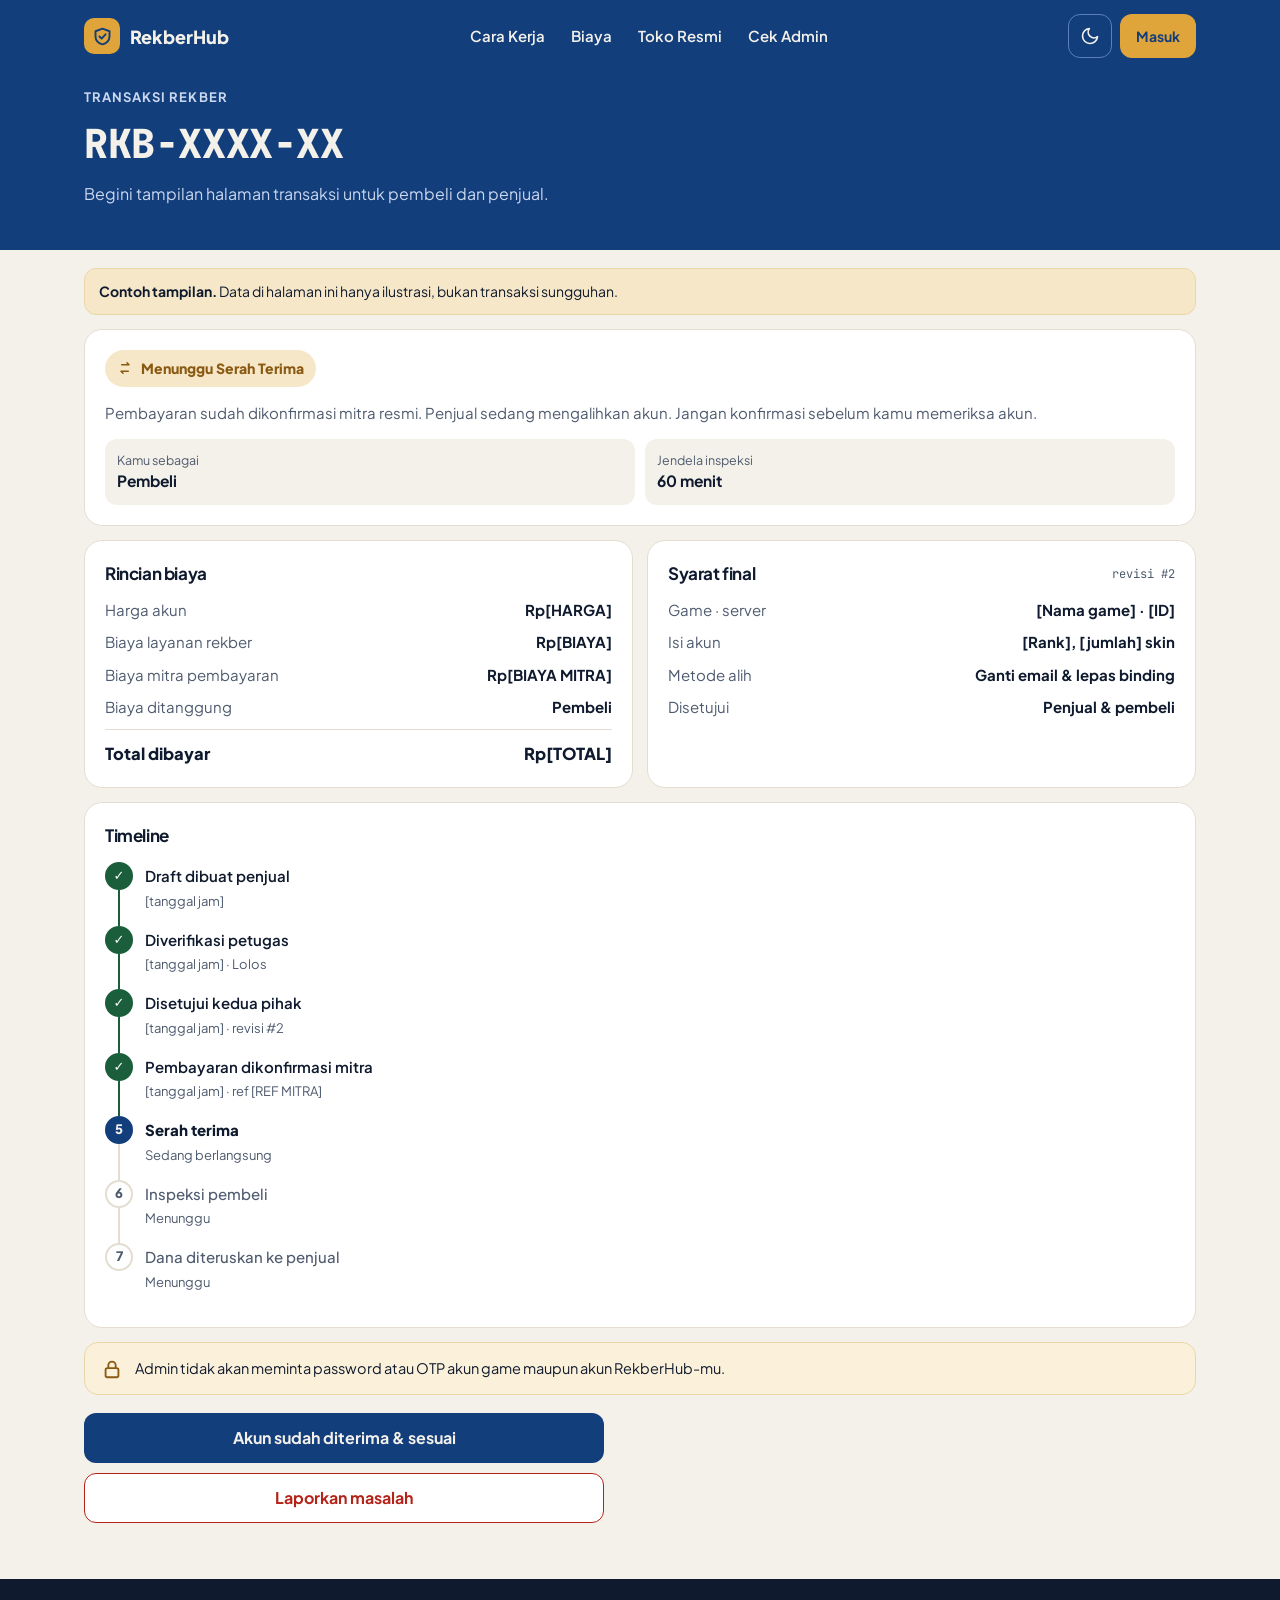
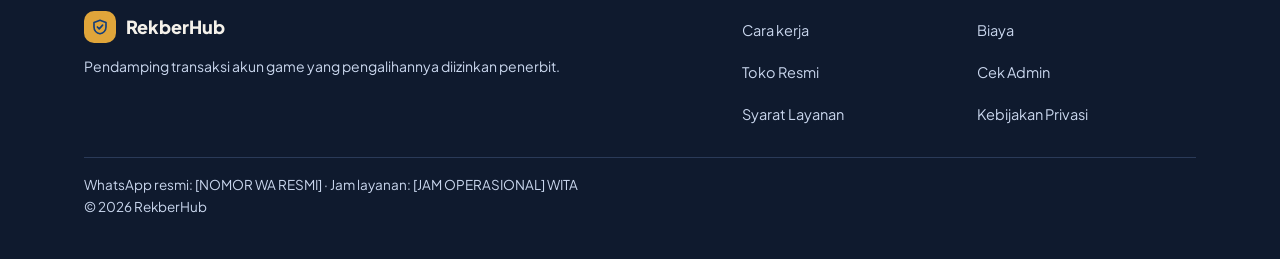
==== contoh-transaksi.html @ e09575a7 "rekber" ====
<!doctype html>
<html lang="id">
<head>
<meta charset="utf-8">
<meta name="viewport" content="width=device-width, initial-scale=1">
<title>Contoh Tampilan Transaksi — RekberHub</title>
<meta name="description" content="Contoh tampilan halaman detail transaksi rekber di RekberHub.">
<meta name="robots" content="noindex">
<meta name="theme-color" content="#123E7C">
<link rel="icon" href="/favicon.svg" type="image/svg+xml">
<link rel="preconnect" href="https://fonts.googleapis.com">
<link rel="preconnect" href="https://fonts.gstatic.com" crossorigin>
<link href="https://fonts.googleapis.com/css2?family=Plus+Jakarta+Sans:wght@400;500;600;700;800&family=JetBrains+Mono:wght@500&display=swap" rel="stylesheet">
<script>try{var t=localStorage.getItem('rh-theme');if(t)document.documentElement.setAttribute('data-theme',t);}catch(e){}</script>
<link rel="stylesheet" href="/assets/style.css">
</head>
<body>

<div class="band">
  <header class="wrap topbar">
    <a class="brand" href="/">
      <span class="brand-mark"><svg width="21" height="21" viewBox="0 0 24 24" fill="none" stroke="currentColor" stroke-width="2.2" stroke-linecap="round" stroke-linejoin="round" aria-hidden="true"><path d="M12 3l8 3v6c0 4.5-3.4 8.3-8 9-4.6-.7-8-4.5-8-9V6z"/><path d="M8.5 12l2.5 2.5 4.5-5"/></svg></span>
      RekberHub
    </a>
    <nav class="nav" aria-label="Menu utama">
      <a href="/#cara-kerja">Cara Kerja</a>
      <a href="/#biaya">Biaya</a>
      <a href="/toko">Toko Resmi</a>
      <a href="/#cek-admin">Cek Admin</a>
    </nav>
    <div class="top-actions">
      <button class="icon-btn" type="button" data-theme-toggle aria-label="Ganti mode terang/gelap">
        <svg class="i-moon" width="20" height="20" viewBox="0 0 24 24" fill="none" stroke="currentColor" stroke-width="2" stroke-linecap="round" stroke-linejoin="round" aria-hidden="true"><path d="M21 12.8A9 9 0 1 1 11.2 3a7 7 0 0 0 9.8 9.8z"/></svg>
        <svg class="i-sun" width="20" height="20" viewBox="0 0 24 24" fill="none" stroke="currentColor" stroke-width="2" stroke-linecap="round" aria-hidden="true"><circle cx="12" cy="12" r="4"/><path d="M12 2v2M12 20v2M4.9 4.9l1.4 1.4M17.7 17.7l1.4 1.4M2 12h2M20 12h2M4.9 19.1l1.4-1.4M17.7 6.3l1.4-1.4"/></svg>
      </button>
      <a class="btn btn-gold btn-sm" href="[LINK_LOGIN]">Masuk</a>
    </div>
  </header>
  <div class="wrap page-head">
    <p class="eyebrow" style="margin-bottom: 6px">Transaksi Rekber</p>
    <h1 class="mono">RKB-XXXX-XX</h1>
    <p>Begini tampilan halaman transaksi untuk pembeli dan penjual.</p>
  </div>
</div>

<main class="wrap">
  <div class="demo-banner"><b>Contoh tampilan.</b> Data di halaman ini hanya ilustrasi, bukan transaksi sungguhan.</div>

  <div class="tx-grid">
    <section class="card span-2">
      <span class="status-pill">
        <svg width="16" height="16" viewBox="0 0 24 24" fill="none" stroke="currentColor" stroke-width="2.2" stroke-linecap="round" stroke-linejoin="round" aria-hidden="true"><path d="M7 7h11l-3-3M17 17H6l3 3"/></svg>
        Menunggu Serah Terima
      </span>
      <p style="margin-top: 14px">Pembayaran sudah dikonfirmasi mitra resmi. Penjual sedang mengalihkan akun. Jangan konfirmasi sebelum kamu memeriksa akun.</p>
      <div class="kv">
        <div><span>Kamu sebagai</span><strong>Pembeli</strong></div>
        <div><span>Jendela inspeksi</span><strong>60 menit</strong></div>
      </div>
    </section>

    <section class="card">
      <h2>Rincian biaya</h2>
      <div class="rows">
        <div><span>Harga akun</span><strong>Rp[HARGA]</strong></div>
        <div><span>Biaya layanan rekber</span><strong>Rp[BIAYA]</strong></div>
        <div><span>Biaya mitra pembayaran</span><strong>Rp[BIAYA MITRA]</strong></div>
        <div><span>Biaya ditanggung</span><strong>Pembeli</strong></div>
        <div class="total"><span>Total dibayar</span><span>Rp[TOTAL]</span></div>
      </div>
    </section>

    <section class="card">
      <div style="display: flex; justify-content: space-between; align-items: center; gap: 12px">
        <h2>Syarat final</h2>
        <span class="mono" style="font-size: 12px; color: var(--sub)">revisi #2</span>
      </div>
      <div class="rows">
        <div><span>Game · server</span><strong>[Nama game] · [ID]</strong></div>
        <div><span>Isi akun</span><strong>[Rank], [jumlah] skin</strong></div>
        <div><span>Metode alih</span><strong>Ganti email &amp; lepas binding</strong></div>
        <div><span>Disetujui</span><strong>Penjual &amp; pembeli</strong></div>
      </div>
    </section>

    <section class="card span-2">
      <h2>Timeline</h2>
      <ol class="timeline">
        <li class="done"><div class="tl-dot-col"><span class="tl-dot">✓</span><span class="tl-line"></span></div><div class="tl-body"><strong>Draft dibuat penjual</strong><span>[tanggal jam]</span></div></li>
        <li class="done"><div class="tl-dot-col"><span class="tl-dot">✓</span><span class="tl-line"></span></div><div class="tl-body"><strong>Diverifikasi petugas</strong><span>[tanggal jam] · Lolos</span></div></li>
        <li class="done"><div class="tl-dot-col"><span class="tl-dot">✓</span><span class="tl-line"></span></div><div class="tl-body"><strong>Disetujui kedua pihak</strong><span>[tanggal jam] · revisi #2</span></div></li>
        <li class="done"><div class="tl-dot-col"><span class="tl-dot">✓</span><span class="tl-line"></span></div><div class="tl-body"><strong>Pembayaran dikonfirmasi mitra</strong><span>[tanggal jam] · ref [REF MITRA]</span></div></li>
        <li class="now" aria-current="step"><div class="tl-dot-col"><span class="tl-dot">5</span><span class="tl-line"></span></div><div class="tl-body"><strong>Serah terima</strong><span>Sedang berlangsung</span></div></li>
        <li><div class="tl-dot-col"><span class="tl-dot">6</span><span class="tl-line"></span></div><div class="tl-body"><strong>Inspeksi pembeli</strong><span>Menunggu</span></div></li>
        <li><div class="tl-dot-col"><span class="tl-dot">7</span><span class="tl-line"></span></div><div class="tl-body"><strong>Dana diteruskan ke penjual</strong><span>Menunggu</span></div></li>
      </ol>
    </section>
  </div>

  <div class="notice" style="margin-top: 14px">
    <svg width="22" height="22" viewBox="0 0 24 24" fill="none" stroke="currentColor" stroke-width="2" stroke-linecap="round" stroke-linejoin="round" aria-hidden="true"><rect x="5" y="11" width="14" height="10" rx="2"/><path d="M8 11V8a4 4 0 0 1 8 0v3"/></svg>
    <p>Admin tidak akan meminta password atau OTP akun game maupun akun RekberHub-mu.</p>
  </div>

  <div class="actions" style="max-width: 520px">
    <button class="btn btn-primary btn-block" type="button" data-open-confirm>Akun sudah diterima &amp; sesuai</button>
    <button class="btn btn-danger btn-block" type="button">Laporkan masalah</button>
  </div>
</main>

<dialog data-confirm aria-labelledby="dlg-title">
  <h2 id="dlg-title">Konfirmasi akun sudah diterima?</h2>
  <p>Setelah dikonfirmasi, dana akan diproses ke penjual dan tidak bisa dibatalkan dari halaman ini. Kamu akan diminta login ulang.</p>
  <div class="dialog-actions">
    <button class="btn btn-ghost" type="button" data-close>Batal</button>
    <button class="btn btn-primary" type="button" data-close>Ya, konfirmasi</button>
  </div>
</dialog>

<footer class="site">
  <div class="wrap foot-grid">
    <div>
      <a class="brand" href="/"><span class="brand-mark" style="width: 32px; height: 32px"><svg width="18" height="18" viewBox="0 0 24 24" fill="none" stroke="currentColor" stroke-width="2.2" stroke-linecap="round" stroke-linejoin="round" aria-hidden="true"><path d="M12 3l8 3v6c0 4.5-3.4 8.3-8 9-4.6-.7-8-4.5-8-9V6z"/><path d="M8.5 12l2.5 2.5 4.5-5"/></svg></span>RekberHub</a>
      <p style="margin: 12px 0 0; font-size: 14px; line-height: 1.6">Pendamping transaksi akun game yang pengalihannya diizinkan penerbit.</p>
    </div>
    <nav class="foot-links" aria-label="Tautan footer">
      <a href="/#cara-kerja">Cara kerja</a>
      <a href="/#biaya">Biaya</a>
      <a href="/toko">Toko Resmi</a>
      <a href="/#cek-admin">Cek Admin</a>
      <a href="[LINK_SYARAT_LAYANAN]">Syarat Layanan</a>
      <a href="[LINK_KEBIJAKAN_PRIVASI]">Kebijakan Privasi</a>
    </nav>
    <div class="foot-meta" style="grid-column: 1 / -1">WhatsApp resmi: [NOMOR WA RESMI] · Jam layanan: [JAM OPERASIONAL] WITA<br>© <span data-year>2026</span> RekberHub</div>
  </div>
</footer>

<script src="/assets/app.js" defer></script>
</body>
</html>
---- assets/style.css ----
/* RekberHub — gaya situs (biru kobalt, krem, emas) */
:root {
  --bg: #F4F1EA;
  --card: #FFFFFF;
  --line: #E4DED1;
  --text: #0F1A2E;
  --sub: #4E5A6E;
  --primary: #123E7C;
  --on-primary: #F4F1EA;
  --primary-ink: #123E7C;
  --soft: #DCE4F2;
  --gold: #E0A53A;
  --gold-ink: #8A5A12;
  --gold-soft: #F6E7C8;
  --cta-ink: #123E7C;
  --band: #123E7C;
  --on-band: #F4F1EA;
  --band-sub: #CAD7EE;
  --outline: #5B80BE;
  --warn-bg: #FBF0D9;
  --warn-line: #EAD7A8;
  --warn-ink: #8A5A12;
  --footer: #0F1A2E;
  --done: #1B5E3B;
  --done-ink: #FFFFFF;
  --danger: #B42318;
  --ph1: #DCE4F2;
  --ph2: #D2DCEE;
  --radius: 18px;
  color-scheme: light;
}
@media (prefers-color-scheme: dark) {
  :root:not([data-theme="light"]) {
    --bg: #0B1424; --card: #13203A; --line: #26365A; --text: #EEF1F6; --sub: #A9B6CC;
    --primary: #7FA3E3; --on-primary: #0B1424; --primary-ink: #9DB8E8; --soft: #1B2D50;
    --gold-ink: #E9B95A; --gold-soft: #2C2414; --cta-ink: #0F2A55; --band: #0F2A55;
    --warn-bg: #211B0F; --warn-line: #4A3A16; --warn-ink: #E9B95A; --footer: #070D18;
    --done: #3FA37A; --done-ink: #0B1424; --danger: #F08A7E; --ph1: #172643; --ph2: #1C2D4E;
    color-scheme: dark;
  }
}
:root[data-theme="dark"] {
  --bg: #0B1424; --card: #13203A; --line: #26365A; --text: #EEF1F6; --sub: #A9B6CC;
  --primary: #7FA3E3; --on-primary: #0B1424; --primary-ink: #9DB8E8; --soft: #1B2D50;
  --gold-ink: #E9B95A; --gold-soft: #2C2414; --cta-ink: #0F2A55; --band: #0F2A55;
  --warn-bg: #211B0F; --warn-line: #4A3A16; --warn-ink: #E9B95A; --footer: #070D18;
  --done: #3FA37A; --done-ink: #0B1424; --danger: #F08A7E; --ph1: #172643; --ph2: #1C2D4E;
  color-scheme: dark;
}

* { box-sizing: border-box; }
html { -webkit-text-size-adjust: 100%; scroll-behavior: smooth; }
body {
  margin: 0; background: var(--bg); color: var(--text);
  font-family: 'Plus Jakarta Sans', system-ui, -apple-system, 'Segoe UI', sans-serif;
  font-size: 16px; line-height: 1.5;
}
svg { display: block; flex-shrink: 0; }
a { color: var(--primary-ink); }
button, input, select { font: inherit; color: inherit; }
h1, h2, h3 { letter-spacing: -0.4px; }
.mono { font-family: 'JetBrains Mono', ui-monospace, monospace; }
.wrap { max-width: 1160px; margin: 0 auto; padding-left: 16px; padding-right: 16px; }
:focus-visible { outline: 3px solid var(--gold); outline-offset: 2px; border-radius: 6px; }
[hidden] { display: none !important; }

/* ---------- Tombol ---------- */
.btn {
  display: inline-flex; align-items: center; justify-content: center; gap: 8px;
  min-height: 50px; padding: 0 22px; border-radius: 12px; border: none;
  font-weight: 700; font-size: 16px; text-decoration: none; cursor: pointer; white-space: nowrap;
  transition: filter .15s, border-color .15s;
}
.btn-sm { min-height: 44px; padding: 0 16px; font-size: 14px; }
.btn-block { width: 100%; }
.btn-gold { background: var(--gold); color: var(--cta-ink); }
.btn-gold:hover, .btn-primary:hover { filter: brightness(1.07); }
.btn-outline { background: transparent; color: var(--on-band); border: 2px solid var(--outline); font-weight: 600; }
.btn-outline:hover { border-color: var(--gold); }
.btn-primary { background: var(--primary); color: var(--on-primary); }
.btn-ghost { background: var(--card); color: var(--text); border: 1px solid var(--line); }
.btn-danger { background: var(--card); color: var(--danger); border: 1.5px solid var(--danger); }

/* ---------- Band: header + hero ---------- */
.band { background: var(--band); color: var(--on-band); }
.topbar { display: flex; align-items: center; justify-content: space-between; gap: 12px; padding-top: 14px; padding-bottom: 14px; }
.brand { display: inline-flex; align-items: center; gap: 10px; color: inherit; text-decoration: none; font-weight: 800; font-size: 18px; }
.brand-mark { width: 36px; height: 36px; border-radius: 10px; background: var(--gold); color: var(--cta-ink); display: inline-flex; align-items: center; justify-content: center; flex-shrink: 0; }
.nav { display: none; gap: 26px; align-items: center; }
.nav a { color: var(--on-band); text-decoration: none; font-size: 15px; font-weight: 600; }
.nav a:hover, .nav a[aria-current="page"] { color: var(--gold); }
.top-actions { display: flex; gap: 8px; align-items: center; }
.icon-btn {
  width: 44px; height: 44px; border-radius: 12px; border: 1.5px solid var(--outline);
  background: transparent; color: var(--on-band); display: inline-flex; align-items: center; justify-content: center; cursor: pointer;
}
.icon-btn .i-sun { display: none; }
:root[data-theme="dark"] .icon-btn .i-sun { display: block; }
:root[data-theme="dark"] .icon-btn .i-moon { display: none; }
@media (prefers-color-scheme: dark) {
  :root:not([data-theme="light"]) .icon-btn .i-sun { display: block; }
  :root:not([data-theme="light"]) .icon-btn .i-moon { display: none; }
}

.hero { display: grid; gap: 28px; padding-top: 24px; padding-bottom: 44px; }
.eyebrow { margin: 0 0 14px; font-size: 13px; font-weight: 700; letter-spacing: 0.08em; text-transform: uppercase; color: var(--gold); }
.hero h1 { margin: 0; font-size: 32px; line-height: 1.15; font-weight: 800; letter-spacing: -0.8px; }
.lead { margin: 18px 0 0; font-size: 16px; line-height: 1.6; color: var(--band-sub); max-width: 560px; }
.hero-cta { display: flex; flex-direction: column; gap: 10px; margin-top: 26px; }
.hero-card { background: var(--card); color: var(--text); border-radius: 20px; padding: 22px; }
.hero-card h2 { margin: 0; font-size: 20px; font-weight: 800; }
.hero-card > p { margin: 6px 0 16px; color: var(--sub); font-size: 14.5px; line-height: 1.55; }

/* ---------- Form ---------- */
.field { display: flex; flex-direction: column; gap: 6px; min-width: 0; }
.field label { font-size: 14px; font-weight: 600; }
.input {
  width: 100%; min-width: 0; height: 50px; border-radius: 12px; border: 1.5px solid var(--line);
  background: var(--card); color: var(--text); padding: 0 14px; font-size: 16px;
}
select.input { appearance: none; background-image: linear-gradient(45deg, transparent 50%, var(--sub) 50%), linear-gradient(135deg, var(--sub) 50%, transparent 50%); background-position: calc(100% - 20px) 22px, calc(100% - 15px) 22px; background-size: 5px 5px; background-repeat: no-repeat; padding-right: 36px; }
.input:focus { border-color: var(--primary); outline: none; }
.input-row { display: flex; gap: 8px; }
.input-row .btn { min-height: 50px; }
.form-msg { margin: 10px 0 0; min-height: 1.5em; font-size: 14px; color: var(--sub); }
.form-msg.err { color: var(--danger); }

/* ---------- Section umum ---------- */
.block { padding-top: 44px; }
.block h2 { margin: 0; font-size: 24px; font-weight: 800; }
.sec-sub { margin: 6px 0 0; color: var(--sub); font-size: 15px; line-height: 1.55; }
.card { background: var(--card); border: 1px solid var(--line); border-radius: var(--radius); padding: 20px; }
.card h2 { font-size: 17px; margin: 0; }
.card p { margin: 10px 0 0; color: var(--sub); font-size: 15px; line-height: 1.6; }

.notice {
  display: flex; gap: 12px; align-items: flex-start;
  background: var(--warn-bg); border: 1px solid var(--warn-line); border-radius: 14px; padding: 14px 16px;
}
.notice svg { color: var(--warn-ink); margin-top: 1px; }
.notice p { margin: 0; font-size: 14.5px; line-height: 1.55; }

.services { display: grid; gap: 14px; margin-top: 18px; }
.svc-head { display: flex; align-items: center; gap: 12px; }
.svc-head strong { display: block; font-size: 18px; font-weight: 800; }
.svc-head span:not(.svc-icon) { display: block; font-size: 13px; color: var(--sub); }
.svc-icon { width: 46px; height: 46px; border-radius: 12px; display: inline-flex; align-items: center; justify-content: center; }
.svc-icon.blue { background: var(--soft); color: var(--primary-ink); }
.svc-icon.gold { background: var(--gold-soft); color: var(--gold-ink); }
.link-more { display: inline-flex; align-items: center; min-height: 44px; margin-top: 4px; font-weight: 700; font-size: 15px; text-decoration: none; color: var(--primary-ink); }
.link-more.gold { color: var(--gold-ink); }

.steps { display: grid; gap: 12px; margin-top: 18px; counter-reset: s; }
.step { display: flex; gap: 14px; background: var(--card); border: 1px solid var(--line); border-radius: var(--radius); padding: 18px; }
.step-n { width: 38px; height: 38px; border-radius: 999px; background: var(--primary); color: var(--on-primary); font-weight: 800; display: inline-flex; align-items: center; justify-content: center; flex-shrink: 0; }
.step h3 { margin: 6px 0 4px; font-size: 17px; font-weight: 700; }
.step p { margin: 0; color: var(--sub); font-size: 15px; line-height: 1.55; }

.fee-table { width: 100%; margin-top: 18px; border-collapse: separate; border-spacing: 0; background: var(--card); border: 1px solid var(--line); border-radius: var(--radius); overflow: hidden; font-size: 15px; }
.fee-table th { text-align: left; padding: 14px 18px; background: var(--soft); color: var(--text); font-weight: 700; }
.fee-table td { padding: 14px 18px; border-top: 1px solid var(--line); color: var(--sub); }
.fee-table td:last-child { color: var(--text); font-weight: 800; white-space: nowrap; }
.fee-note { margin: 10px 0 0; font-size: 13.5px; color: var(--sub); }
.calc { margin-top: 16px; display: grid; gap: 14px; }
.calc-out { display: grid; gap: 8px; padding-top: 14px; border-top: 1px solid var(--line); }
.calc-out div { display: flex; justify-content: space-between; gap: 12px; font-size: 15px; }
.calc-out span { color: var(--sub); }
.calc-out strong { font-size: 16px; }

.band-card { background: var(--band); color: var(--on-band); border-radius: 22px; padding: 24px; display: grid; gap: 20px; }
.band-card h2 { margin: 0; font-size: 24px; font-weight: 800; }
.band-card p { color: var(--band-sub); font-size: 15px; line-height: 1.6; }
.band-card > div:first-child p { margin: 10px 0 0; }

.faq { display: grid; gap: 10px; }
.faq details { background: var(--card); border: 1px solid var(--line); border-radius: 14px; }
.faq summary {
  list-style: none; cursor: pointer; min-height: 56px; padding: 15px 18px;
  display: flex; justify-content: space-between; align-items: center; gap: 12px; font-weight: 700; font-size: 15.5px;
}
.faq summary::-webkit-details-marker { display: none; }
.faq summary::after { content: '+'; font-size: 22px; font-weight: 500; color: var(--sub); }
.faq details[open] summary::after { content: '−'; }
.faq details p { margin: 0; padding: 0 18px 16px; color: var(--sub); font-size: 15px; line-height: 1.6; }

footer.site { margin-top: 56px; background: var(--footer); color: #CAD7EE; padding: 32px 0 40px; }
footer.site .brand { color: #F4F1EA; }
.foot-grid { display: grid; gap: 22px; }
.foot-links { display: grid; grid-template-columns: repeat(2, minmax(0, 1fr)); gap: 2px 16px; }
.foot-links a { color: #CAD7EE; text-decoration: none; font-size: 14.5px; min-height: 40px; display: flex; align-items: center; }
.foot-links a:hover { color: var(--gold); }
.foot-meta { font-size: 13.5px; line-height: 1.7; border-top: 1px solid #2A3A58; padding-top: 16px; }

/* ---------- Halaman Toko & Transaksi ---------- */
.page-head { padding-top: 8px; padding-bottom: 32px; }
.page-head h1 { margin: 0; font-size: 30px; font-weight: 800; }
.page-head > p { margin: 8px 0 0; color: var(--band-sub); }
.toko-badge { display: inline-flex; align-items: center; gap: 6px; font-size: 12px; font-weight: 800; letter-spacing: 0.5px; text-transform: uppercase; color: #1C1404; background: #E6B85C; padding: 6px 10px; border-radius: 999px; }
.toko-points { margin: 12px 0 0; padding-left: 18px; color: var(--band-sub); font-size: 14.5px; display: grid; gap: 4px; }

.toolbar { display: flex; flex-direction: column; gap: 10px; padding: 20px 0 14px; }
.chips { display: flex; gap: 8px; overflow-x: auto; scrollbar-width: none; padding-bottom: 2px; }
.chips::-webkit-scrollbar { display: none; }
.chip { height: 42px; padding: 0 16px; border-radius: 999px; border: 1px solid var(--line); background: var(--card); font-weight: 700; font-size: 14px; white-space: nowrap; cursor: pointer; }
.chip[aria-pressed="true"] { background: var(--primary); color: var(--on-primary); border-color: var(--primary); }
.count { color: var(--sub); font-size: 14.5px; }
.grid-products { display: grid; gap: 16px; }
.product { background: var(--card); border: 1px solid var(--line); border-radius: var(--radius); overflow: hidden; display: flex; flex-direction: column; }
.product-media { position: relative; height: 170px; background: repeating-linear-gradient(135deg, var(--ph1) 0 12px, var(--ph2) 12px 24px); }
.product-media img { width: 100%; height: 100%; object-fit: cover; display: block; }
.product-media .ph-label { position: absolute; left: 12px; bottom: 12px; font-size: 12px; font-weight: 700; color: var(--sub); background: var(--card); padding: 4px 8px; border-radius: 8px; }
.product-media .official { position: absolute; right: 12px; bottom: 12px; font-size: 11.5px; font-weight: 800; color: #1C1404; background: #E6B85C; padding: 4px 8px; border-radius: 8px; }
.product-media .sold { position: absolute; inset: 0; display: flex; align-items: center; justify-content: center; background: rgba(15, 26, 46, 0.62); color: #FFFFFF; font-weight: 800; letter-spacing: 0.1em; }
.product-body { padding: 16px; display: flex; flex-direction: column; gap: 10px; flex-grow: 1; }
.product-game { font-size: 13px; font-weight: 700; color: var(--gold-ink); }
.product h2 { margin: 2px 0 0; font-size: 17px; font-weight: 800; line-height: 1.3; }
.tags { display: flex; flex-wrap: wrap; gap: 6px; margin: 0; padding: 0; list-style: none; }
.tags li { font-size: 12px; font-weight: 600; color: var(--sub); background: var(--bg); border: 1px solid var(--line); padding: 4px 8px; border-radius: 8px; }
.product-foot { margin-top: auto; display: flex; justify-content: space-between; align-items: center; gap: 12px; padding-top: 12px; border-top: 1px solid var(--line); }
.price { display: block; font-size: 19px; font-weight: 800; }
.warranty { font-size: 12.5px; color: var(--sub); }
.empty { padding: 32px 16px; text-align: center; color: var(--sub); background: var(--card); border: 1px dashed var(--line); border-radius: var(--radius); }
.disclaimer { margin: 24px 0 0; color: var(--sub); font-size: 13.5px; line-height: 1.6; }

.demo-banner { margin-top: 18px; background: var(--gold-soft); border: 1px solid var(--warn-line); color: var(--text); border-radius: 12px; padding: 12px 14px; font-size: 14px; }
.tx-grid { display: grid; gap: 14px; margin-top: 14px; }
.status-pill { display: inline-flex; align-items: center; gap: 8px; font-size: 14px; font-weight: 800; color: var(--warn-ink); background: var(--gold-soft); padding: 8px 12px; border-radius: 999px; }
.kv { display: grid; grid-template-columns: repeat(2, minmax(0, 1fr)); gap: 10px; margin-top: 14px; }
.kv div { background: var(--bg); border-radius: 12px; padding: 12px; }
.kv span { display: block; font-size: 12.5px; color: var(--sub); }
.kv strong { font-size: 15.5px; }
.rows { display: grid; gap: 10px; margin-top: 12px; }
.rows > div { display: flex; justify-content: space-between; gap: 12px; font-size: 15px; }
.rows > div span:first-child { color: var(--sub); }
.rows > div strong { text-align: right; }
.rows .total { padding-top: 12px; border-top: 1px solid var(--line); font-size: 16.5px; font-weight: 800; }
.rows .total span:first-child { color: var(--text); }
.timeline { list-style: none; margin: 14px 0 0; padding: 0; }
.timeline li { display: flex; gap: 12px; }
.tl-dot-col { display: flex; flex-direction: column; align-items: center; }
.tl-dot { width: 28px; height: 28px; border-radius: 999px; border: 2px solid var(--line); background: var(--card); color: var(--sub); font-size: 13px; font-weight: 800; display: inline-flex; align-items: center; justify-content: center; flex-shrink: 0; }
.tl-line { width: 2px; flex-grow: 1; min-height: 14px; background: var(--line); }
.timeline li:last-child .tl-line { background: transparent; }
.tl-body { padding: 3px 0 14px; }
.tl-body strong { display: block; font-size: 15px; font-weight: 500; color: var(--sub); }
.tl-body span { font-size: 13px; color: var(--sub); }
.timeline li.done .tl-dot { background: var(--done); border-color: var(--done); color: var(--done-ink); }
.timeline li.done .tl-line { background: var(--done); }
.timeline li.done .tl-body strong { color: var(--text); font-weight: 600; }
.timeline li.now .tl-dot { background: var(--primary); border-color: var(--primary); color: var(--on-primary); }
.timeline li.now .tl-body strong { color: var(--text); font-weight: 800; }
.actions { display: grid; gap: 10px; margin-top: 18px; }

dialog { border: none; border-radius: 18px; padding: 22px; max-width: min(440px, calc(100vw - 32px)); background: var(--card); color: var(--text); }
dialog::backdrop { background: rgba(7, 13, 24, 0.6); }
dialog h2 { margin: 0; font-size: 19px; font-weight: 800; }
dialog p { margin: 10px 0 0; color: var(--sub); font-size: 15px; line-height: 1.55; }
.dialog-actions { display: grid; grid-template-columns: 1fr 1fr; gap: 8px; margin-top: 18px; }

/* ---------- Desktop ---------- */
@media (min-width: 640px) {
  .hero-cta { flex-direction: row; }
  .grid-products { grid-template-columns: repeat(2, minmax(0, 1fr)); }
  .toolbar { flex-direction: row; justify-content: space-between; align-items: center; }
}
@media (min-width: 900px) {
  .wrap { padding-left: 24px; padding-right: 24px; }
  .nav { display: flex; }
  .hero { grid-template-columns: 1.3fr 1fr; align-items: center; gap: 56px; padding-top: 48px; padding-bottom: 84px; }
  .hero h1 { font-size: 50px; line-height: 1.08; }
  .lead { font-size: 18px; }
  .hero-card { padding: 30px; }
  .block { padding-top: 72px; }
  .block h2 { font-size: 34px; }
  .services { grid-template-columns: 1fr 1fr; gap: 18px; }
  .steps { grid-template-columns: repeat(4, minmax(0, 1fr)); gap: 16px; }
  .step { flex-direction: column; padding: 22px; }
  .calc { grid-template-columns: 1fr 1fr; padding: 26px; }
  .calc-out { grid-template-columns: repeat(3, minmax(0, 1fr)); gap: 16px; }
  .calc-out div { flex-direction: column; gap: 2px; }
  .calc-out strong { font-size: 20px; }
  .band-card { grid-template-columns: 1.3fr 1fr; align-items: center; padding: 40px; }
  .foot-grid { grid-template-columns: 1.4fr 1fr; align-items: start; }
  .page-head { padding-bottom: 44px; }
  .page-head h1 { font-size: 40px; }
  .grid-products { grid-template-columns: repeat(3, minmax(0, 1fr)); }
  .tx-grid { grid-template-columns: 1fr 1fr; }
  .tx-grid .span-2 { grid-column: 1 / -1; }
}
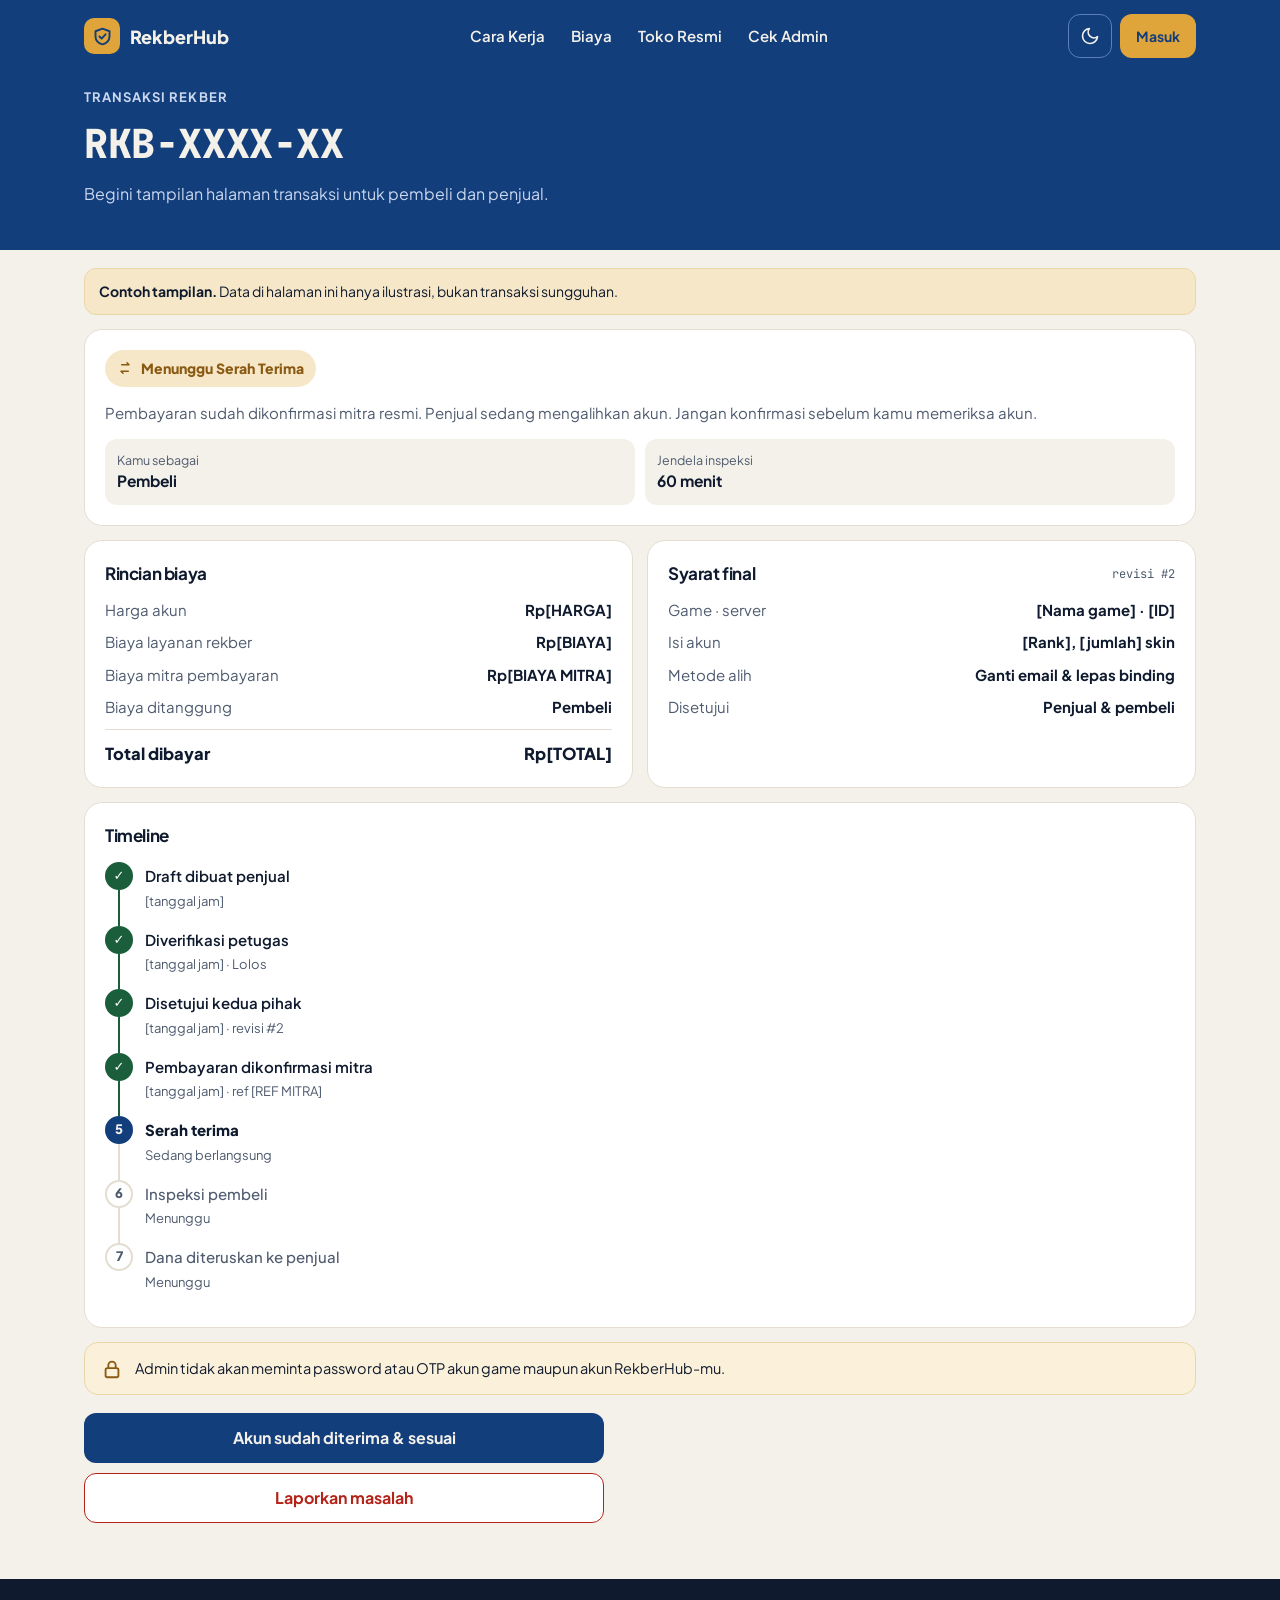
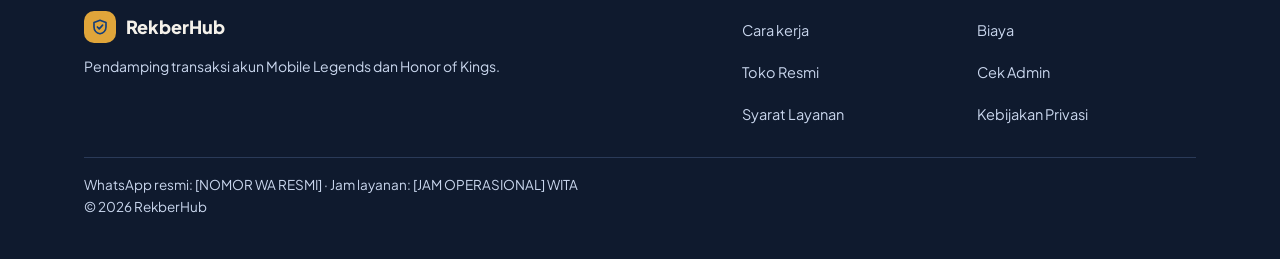
==== commit 47377e8f: "v3" ====
--- a/contoh-transaksi.html
+++ b/contoh-transaksi.html
@@ -121,7 +121,7 @@
   <div class="wrap foot-grid">
     <div>
       <a class="brand" href="/"><span class="brand-mark" style="width: 32px; height: 32px"><svg width="18" height="18" viewBox="0 0 24 24" fill="none" stroke="currentColor" stroke-width="2.2" stroke-linecap="round" stroke-linejoin="round" aria-hidden="true"><path d="M12 3l8 3v6c0 4.5-3.4 8.3-8 9-4.6-.7-8-4.5-8-9V6z"/><path d="M8.5 12l2.5 2.5 4.5-5"/></svg></span>RekberHub</a>
-      <p style="margin: 12px 0 0; font-size: 14px; line-height: 1.6">Pendamping transaksi akun game yang pengalihannya diizinkan penerbit.</p>
+      <p style="margin: 12px 0 0; font-size: 14px; line-height: 1.6">Pendamping transaksi akun Mobile Legends dan Honor of Kings.</p>
     </div>
     <nav class="foot-links" aria-label="Tautan footer">
       <a href="/#cara-kerja">Cara kerja</a>
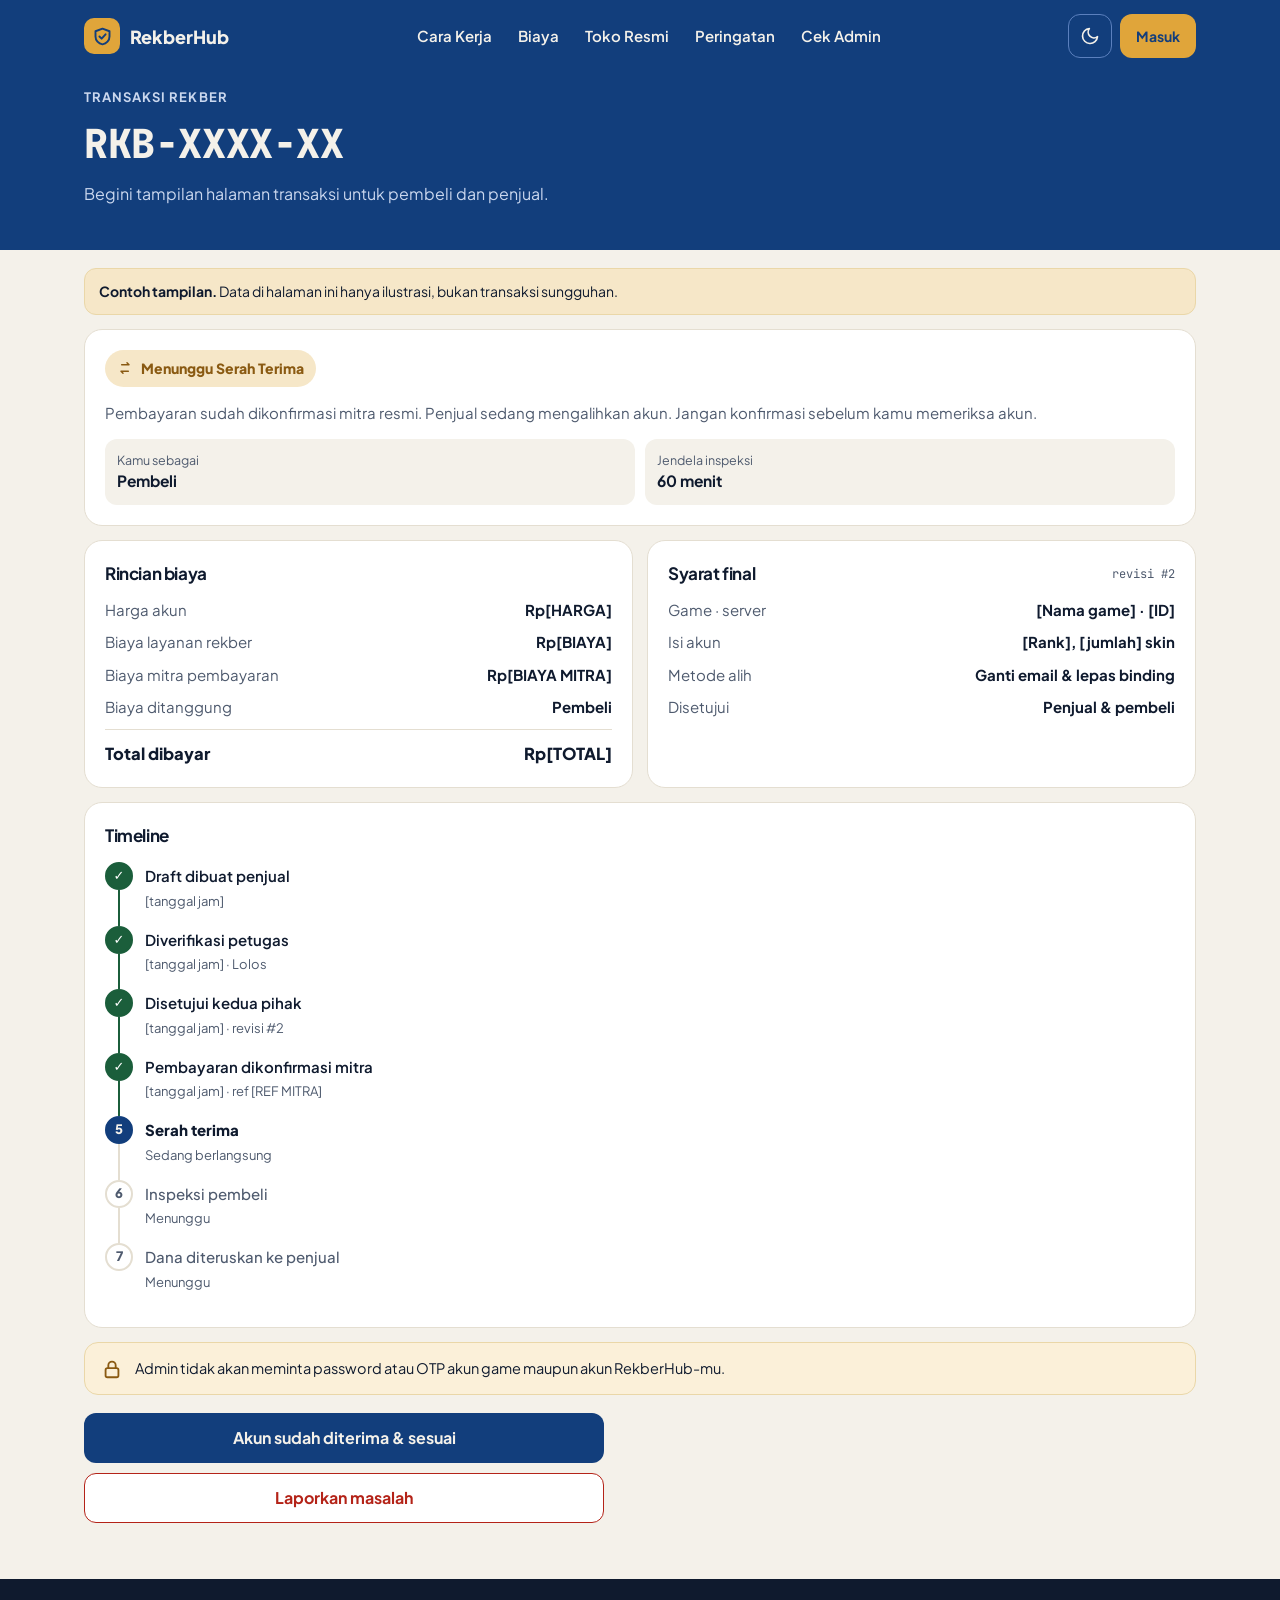
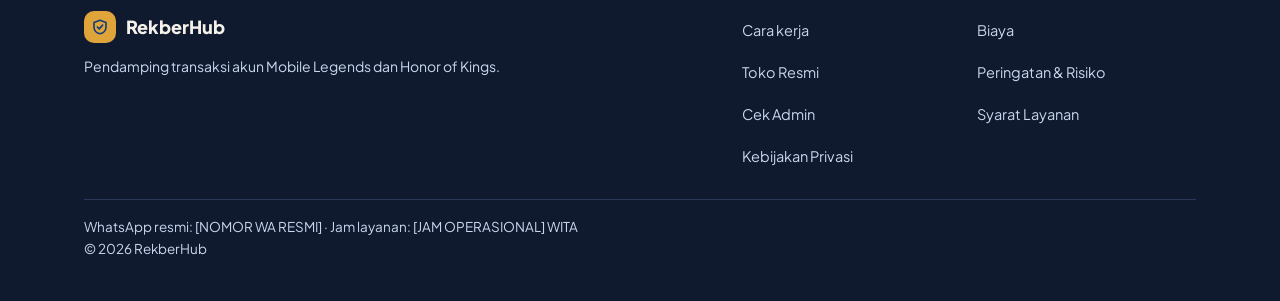
==== commit 8a03b106: "v3" ====
--- a/contoh-transaksi.html
+++ b/contoh-transaksi.html
@@ -26,6 +26,7 @@
       <a href="/#cara-kerja">Cara Kerja</a>
       <a href="/#biaya">Biaya</a>
       <a href="/toko">Toko Resmi</a>
+      <a href="/peringatan">Peringatan</a>
       <a href="/#cek-admin">Cek Admin</a>
     </nav>
     <div class="top-actions">
@@ -127,6 +128,7 @@
       <a href="/#cara-kerja">Cara kerja</a>
       <a href="/#biaya">Biaya</a>
       <a href="/toko">Toko Resmi</a>
+      <a href="/peringatan">Peringatan &amp; Risiko</a>
       <a href="/#cek-admin">Cek Admin</a>
       <a href="[LINK_SYARAT_LAYANAN]">Syarat Layanan</a>
       <a href="[LINK_KEBIJAKAN_PRIVASI]">Kebijakan Privasi</a>
--- a/assets/style.css
+++ b/assets/style.css
@@ -287,3 +287,46 @@
   .tx-grid { grid-template-columns: 1fr 1fr; }
   .tx-grid .span-2 { grid-column: 1 / -1; }
 }
+
+/* ---------- Halaman Peringatan ---------- */
+.warn-callout {
+  margin-top: 22px; display: flex; gap: 14px; align-items: flex-start;
+  background: var(--warn-bg); border: 1.5px solid var(--warn-line); border-radius: var(--radius); padding: 20px;
+}
+.warn-callout > svg { color: var(--warn-ink); margin-top: 2px; }
+.warn-callout h2 { margin: 0; font-size: 20px; font-weight: 800; }
+.warn-callout p { margin: 8px 0 0; font-size: 15px; line-height: 1.6; }
+.warn-callout ul { margin: 10px 0 0; padding-left: 18px; display: grid; gap: 6px; font-size: 15px; line-height: 1.55; }
+.two-col { display: grid; gap: 14px; margin-top: 18px; }
+.col-title { display: flex; align-items: center; gap: 8px; margin: 0; font-size: 18px; font-weight: 800; }
+.col-title.ok { color: var(--done); }
+.col-title.no { color: var(--danger); }
+.list-mark { list-style: none; margin: 14px 0 0; padding: 0; display: grid; gap: 10px; }
+.list-mark li { position: relative; padding-left: 22px; color: var(--sub); font-size: 15px; line-height: 1.55; }
+.list-mark li::before { position: absolute; left: 0; top: 0; font-weight: 800; }
+.list-mark.ok li::before { content: '✓'; color: var(--done); }
+.list-mark.no li::before { content: '✕'; color: var(--danger); }
+.tips { display: grid; gap: 12px; margin-top: 18px; }
+.tip { background: var(--card); border: 1px solid var(--line); border-radius: 14px; padding: 16px; display: grid; gap: 4px; }
+.tip b { font-size: 15.5px; }
+.tip span { color: var(--sub); font-size: 14.5px; line-height: 1.55; }
+.checklist { list-style: none; margin: 14px 0 0; padding: 0; display: grid; gap: 10px; }
+.checklist li { position: relative; padding-left: 30px; color: var(--sub); font-size: 15px; line-height: 1.5; }
+.checklist li::before { content: ''; position: absolute; left: 0; top: 1px; width: 18px; height: 18px; border: 2px solid var(--primary); border-radius: 5px; }
+.steps-mini { margin: 14px 0 0; padding-left: 20px; display: grid; gap: 10px; color: var(--sub); font-size: 15px; line-height: 1.5; }
+.steps-mini li::marker { color: var(--primary-ink); font-weight: 800; }
+.ack { background: var(--band); color: var(--on-band); border-radius: 22px; padding: 24px; }
+.ack h2 { margin: 0; font-size: 24px; font-weight: 800; }
+.ack > p { margin: 8px 0 0; color: var(--band-sub); font-size: 15px; }
+.ack blockquote { margin: 16px 0 0; padding: 16px; border-left: 3px solid var(--gold); background: rgba(255,255,255,0.07); border-radius: 0 12px 12px 0; font-size: 14.5px; line-height: 1.65; color: var(--on-band); }
+.ack-actions { display: flex; flex-direction: column; gap: 10px; margin-top: 20px; }
+.ack-foot { margin: 16px 0 0; font-size: 13.5px; color: var(--band-sub); }
+.ack-foot a { color: var(--gold); font-weight: 700; }
+@media (min-width: 640px) { .ack-actions { flex-direction: row; } }
+@media (min-width: 900px) {
+  .warn-callout { padding: 28px; gap: 18px; }
+  .warn-callout h2 { font-size: 24px; }
+  .two-col { grid-template-columns: 1fr 1fr; gap: 18px; }
+  .tips { grid-template-columns: repeat(3, minmax(0, 1fr)); gap: 16px; }
+  .ack { padding: 40px; }
+}
